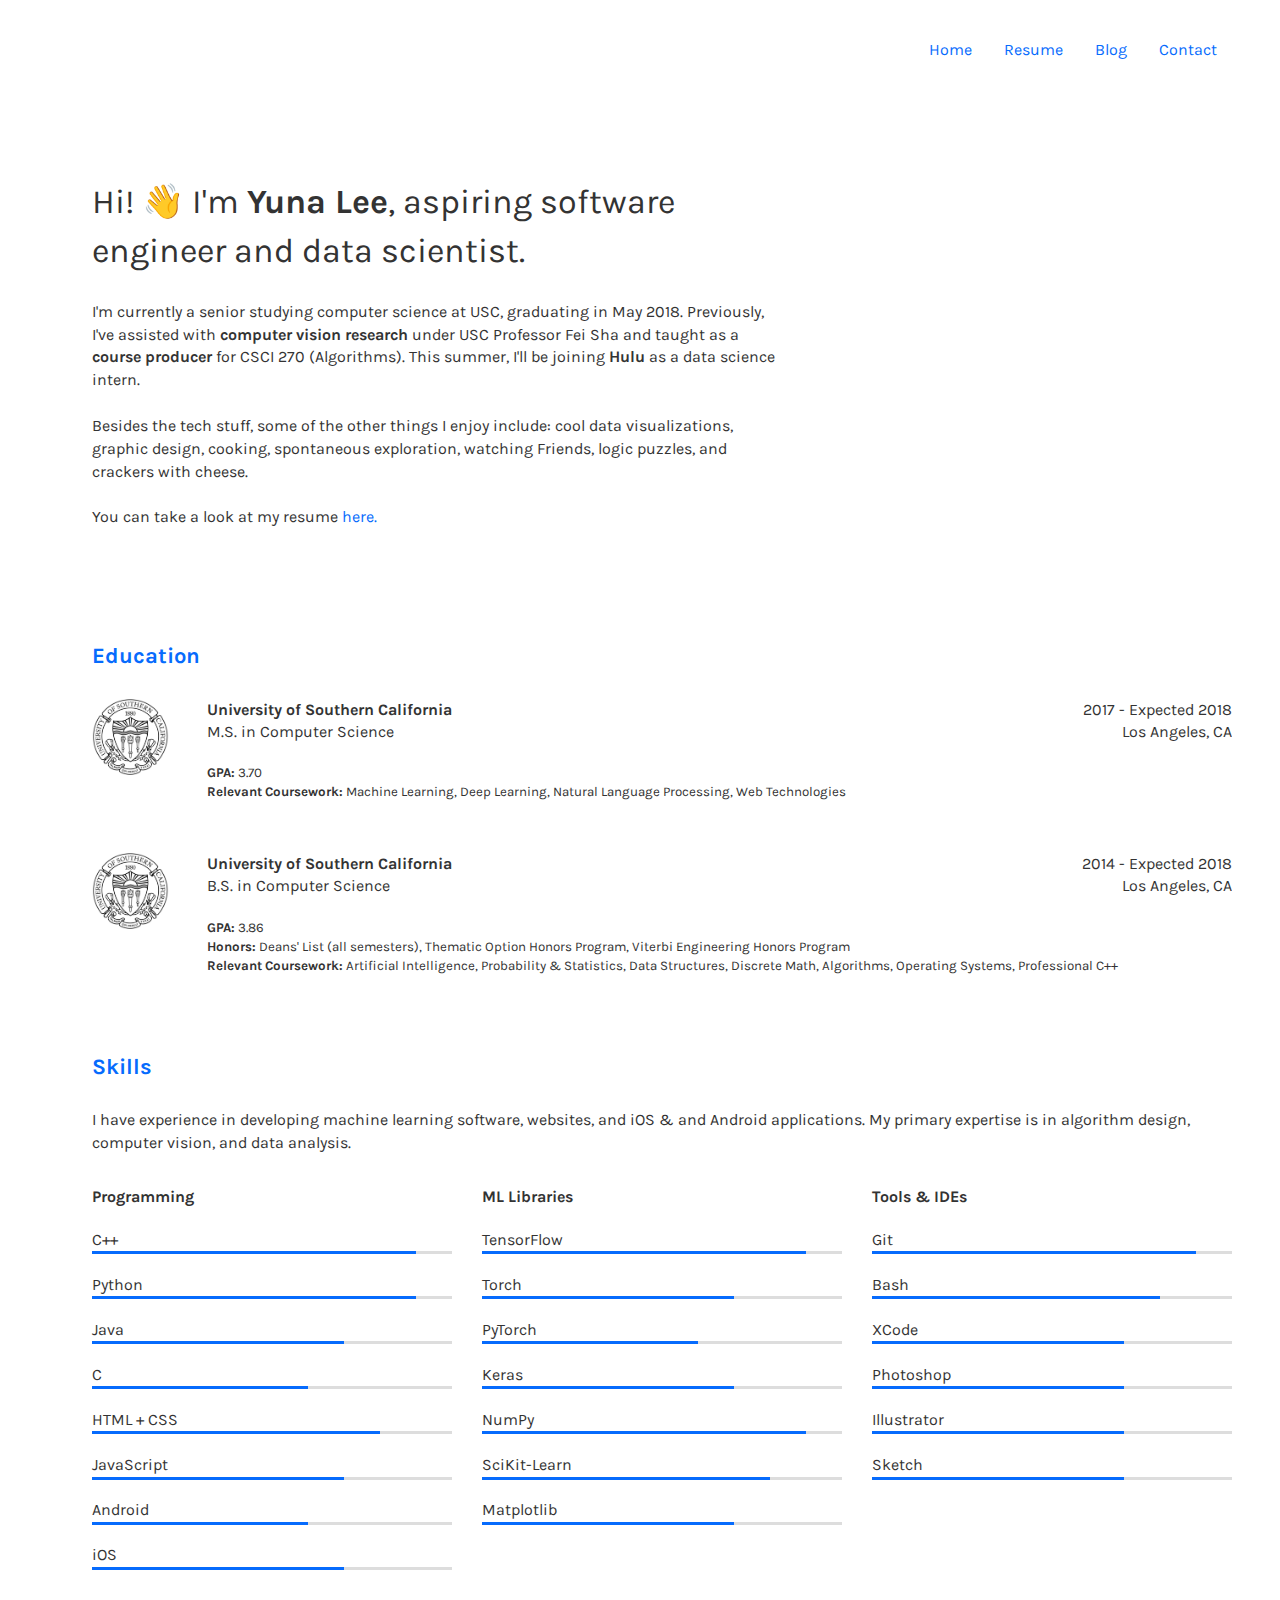
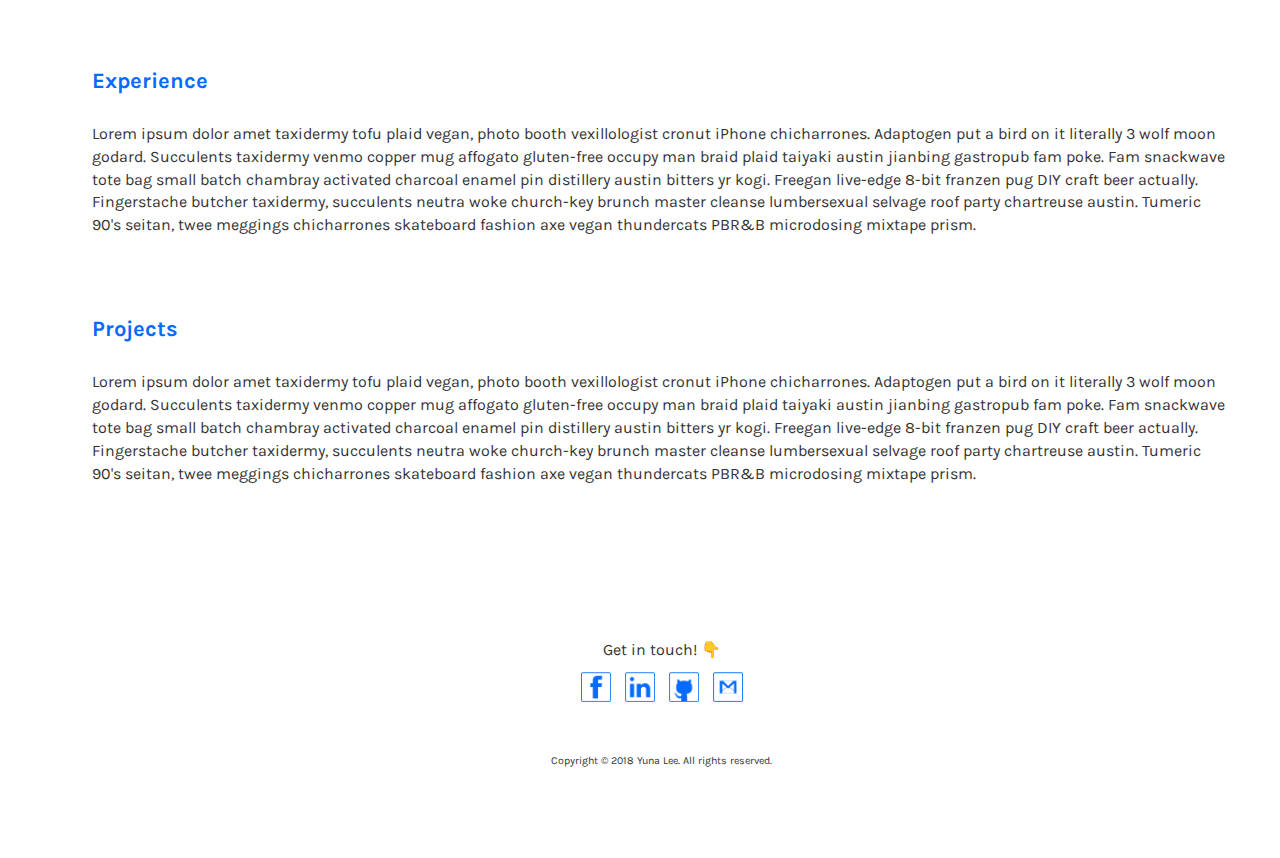
==== index.html @ 512c42d5 "Responsive design, skill bars" ====
<!DOCTYPE html>
	<head>
		<meta charset="utf-8">
		<meta http-equiv="X-UA-Compatible" content="IE=edge,chrome=1">
		<meta name="viewport" content="width = device-width, initial-scale = 1">
		<meta name="description" content="Portfolio webpage for Yuna Lee">
		<meta name="author" content="Yuna Lee">

		<title>Yuna Lee | Software Engineer</title>
		<link rel="icon" type="image/png" href="img/fish.png">

		<link rel="stylesheet" href="https://maxcdn.bootstrapcdn.com/bootstrap/3.3.7/css/bootstrap.min.css" integrity="sha384-BVYiiSIFeK1dGmJRAkycuHAHRg32OmUcww7on3RYdg4Va+PmSTsz/K68vbdEjh4u" crossorigin="anonymous">
		<link rel="stylesheet" type="text/css" href="css/main.css">
		<link href="https://afeld.github.io/emoji-css/emoji.css" rel="stylesheet">
		<link href="https://fonts.googleapis.com/css?family=Karla" rel="stylesheet">
		<link href="https://fonts.googleapis.com/css?family=Lato" rel="stylesheet">
	</head>
	<body>
		<div class="container">
			<div class="navbar">
				<a class="active" href=".">Home</a>
				<a href="https://www.dropbox.com/s/zfd8lud0z6f52m0/Resume.pdf?dl=0" target="_blank">Resume</a>
				<a href="blog.html" target="_blank">Blog</a>
				<a href="mailto:yunalee22@gmail.com">Contact</a>
			</div>
			<div style="clear: both;"></div>
			<div class="intro">
				<p id="greeting">Hi! 👋 I'm <b>Yuna Lee</b>, aspiring software engineer and data scientist.</p>
				<p>I'm currently a senior studying computer science at USC, graduating in May 2018. Previously, I've assisted with <b>computer vision research</b> under USC Professor Fei Sha and taught as a <b>course producer</b> for CSCI 270 (Algorithms). This summer, I'll be joining <b>Hulu</b> as a data science intern.<br/><br/>
				Besides the tech stuff, some of the other things I enjoy include: cool data visualizations, graphic design, cooking, spontaneous exploration, watching Friends, logic puzzles, and crackers with cheese.<br/><br/>
				You can take a look at my resume <a href="https://www.dropbox.com/s/zfd8lud0z6f52m0/Resume.pdf?dl=0">here.</a></p>
			</div>
			<div class="section education">
				<h2>Education</h2>
				<img class="logo" src="img/uscseal.jpg" align="left">
				<div class="content">
					<span class="right">2017 - Expected 2018<br/></span>
					<b>University of Southern California</b><br/>
					M.S. in Computer Science
					<span class="right">Los Angeles, CA</span>
					<p class="description"><b>GPA:</b> 3.70<br/>
					<b>Relevant Coursework:</b> Machine Learning, Deep Learning, Natural Language Processing, Web Technologies</p>
				</div>
				<img class="logo" src="img/uscseal.jpg" align="left">
				<div class="content">
					<span class="right">2014 - Expected 2018<br/></span>
					<b>University of Southern California</b><br/>
					B.S. in Computer Science
					<span class="right">Los Angeles, CA</span>
					<p class="description"><b>GPA:</b> 3.86<br/>
					<b>Honors:</b> Deans' List (all semesters), Thematic Option Honors Program, Viterbi Engineering Honors Program<br/>
					<b>Relevant Coursework:</b> Artificial Intelligence, Probability &amp; Statistics, Data Structures, Discrete Math, Algorithms, Operating Systems, Professional C++</p>
				</div>
			</div>
			<div class="section skills">
				<h2>Skills</h2>
				<p id="skill-description">I have experience in developing machine learning software, websites, and iOS &amp; and Android applications. My primary expertise is in algorithm design, computer vision, and data analysis.</p>
				<div class="row">
					<div class="col-xs-4">
						<p class="skill-type">Programming</p>
						<p>C++</p><div class="skill-container"><div class="skill-bar" style="width:90%"></div></div>
						<p>Python</p><div class="skill-container"><div class="skill-bar" style="width:90%"></div></div>
						<p>Java</p><div class="skill-container"><div class="skill-bar" style="width:70%"></div></div>
						<p>C</p><div class="skill-container"><div class="skill-bar" style="width:60%"></div></div>
						<p>HTML + CSS</p><div class="skill-container"><div class="skill-bar" style="width:80%"></div></div>
						<p>JavaScript</p><div class="skill-container"><div class="skill-bar" style="width:70%"></div></div>
						<p>Android</p><div class="skill-container"><div class="skill-bar" style="width:60%"></div></div>
						<p>iOS</p><div class="skill-container"><div class="skill-bar" style="width:70%"></div></div>
					</div>
					<div class="col-xs-4">
						<p class="skill-type">ML Libraries</p>
						<p>TensorFlow</p><div class="skill-container"><div class="skill-bar" style="width:90%"></div></div>
						<p>Torch</p><div class="skill-container"><div class="skill-bar" style="width:70%"></div></div>
						<p>PyTorch</p><div class="skill-container"><div class="skill-bar" style="width:60%"></div></div>
						<p>Keras</p><div class="skill-container"><div class="skill-bar" style="width:70%"></div></div>
						<p>NumPy</p><div class="skill-container"><div class="skill-bar" style="width:90%"></div></div>
						<p>SciKit-Learn</p><div class="skill-container"><div class="skill-bar" style="width:80%"></div></div>
						<p>Matplotlib</p><div class="skill-container"><div class="skill-bar" style="width:70%"></div></div>
					</div>
					<div class="col-xs-4">
						<p class="skill-type">Tools &amp; IDEs</p>
						<p>Git</p><div class="skill-container"><div class="skill-bar" style="width:90%"></div></div>
						<p>Bash</p><div class="skill-container"><div class="skill-bar" style="width:80%"></div></div>
						<p>XCode</p><div class="skill-container"><div class="skill-bar" style="width:70%"></div></div>
						<p>Photoshop</p><div class="skill-container"><div class="skill-bar" style="width:70%"></div></div>
						<p>Illustrator</p><div class="skill-container"><div class="skill-bar" style="width:70%"></div></div>
						<p>Sketch</p><div class="skill-container"><div class="skill-bar" style="width:70%"></div></div>
					</div>
				</div>
			</div>
			<div class="section experience">
				<h2>Experience</h2>
				<p>Lorem ipsum dolor amet taxidermy tofu plaid vegan, photo booth vexillologist cronut iPhone chicharrones. Adaptogen put a bird on it literally 3 wolf moon godard. Succulents taxidermy venmo copper mug affogato gluten-free occupy man braid plaid taiyaki austin jianbing gastropub fam poke. Fam snackwave tote bag small batch chambray activated charcoal enamel pin distillery austin bitters yr kogi. Freegan live-edge 8-bit franzen pug DIY craft beer actually. Fingerstache butcher taxidermy, succulents neutra woke church-key brunch master cleanse lumbersexual selvage roof party chartreuse austin. Tumeric 90's seitan, twee meggings chicharrones skateboard fashion axe vegan thundercats PBR&B microdosing mixtape prism.</p>
			</div>
			<div class="section projects">
				<h2>Projects</h2>
				<p>Lorem ipsum dolor amet taxidermy tofu plaid vegan, photo booth vexillologist cronut iPhone chicharrones. Adaptogen put a bird on it literally 3 wolf moon godard. Succulents taxidermy venmo copper mug affogato gluten-free occupy man braid plaid taiyaki austin jianbing gastropub fam poke. Fam snackwave tote bag small batch chambray activated charcoal enamel pin distillery austin bitters yr kogi. Freegan live-edge 8-bit franzen pug DIY craft beer actually. Fingerstache butcher taxidermy, succulents neutra woke church-key brunch master cleanse lumbersexual selvage roof party chartreuse austin. Tumeric 90's seitan, twee meggings chicharrones skateboard fashion axe vegan thundercats PBR&B microdosing mixtape prism.</p>
			</div>
			<footer>
				<div class="links">
					<p>Get in touch! 👇</p>
					<a href="https://www.facebook.com/yunalee22" class="social-link" target="_blank">
						<img title="facebook" src="img/facebook.png">
					</a>
					<a href="https://www.linkedin.com/in/yunalee22" class="social-link" target="_blank">
						<img title="linkedin" src="img/linkedin.png">
					</a>
					<a href="https://github.com/yunalee22" class="social-link" target="_blank">
						<img title="github" src="img/github1.png">
					</a>
					<a href="mailto:yunalee22@gmail.com" class="social-link">
						<img title="email" src="img/email.png">
					</a>
				</div>
				<p id="copyright">Copyright © 2018 Yuna Lee. All rights reserved.</p>
			</footer>
		</div>
	</body>
</html>
---- css/main.css ----
/*General*/

* {
	font-family: 'Karla', sans-serif;
	font-size: 16px;
	box-sizing: border-box;
}

.container {
	font-family: 'Karla', sans-serif;
	margin: 3vw 6vw;
}

footer {
	margin-top: 12vw;
	margin-bottom: 4vw;
}


/*Navigation*/

.navbar {
	float: right;
	margin: 0px;
}

.navbar a {
	padding: 0px 14px;
}


/*Intro*/

.intro {
	margin-top: 7vw;
	margin-bottom: 9vw;
	width: 60%;
}

.intro p {
	margin: 2vw 0vw;
}

#greeting {
	font-size: 34px;
}

#greeting b {
	font-size: 34px;
}

i .em {
	height: 10px;
}


/*Content*/

.section {
	margin: 80px 0px;
}

.section h2 {
	font-weight: bold;
	font-size: 22px;
	color: #066BFD;
	margin-bottom: 30px;
}


/*Skills*/

.skills .skill-type {
	font-weight: bold;
	margin-bottom: 1.5vw;
}

.skills p {
	margin: 0vw;
}

#skill-description {
	margin-bottom: 2.5vw;
}

.skill-container {
	width: 100%;
	height: 3px;
	background-color: #ddd;
	margin-bottom: 1.5vw;
}

.skill-bar {
	height: 3px;
	background-color: #066BFD;
}


/*Education*/

.education .right {
	text-align: right;
	float: right;
	overflow: hidden;
}

.education .logo {
	height: 6vw;
	width: 6vw;
	float: left;
	margin-right: 20px;
}

.education .content {
	margin-left: 9vw;
	margin-bottom: 4vw;
}

.education .description {
	font-size: 10pt;
	margin-top: 1.5vw;
}

.education .description b {
	font-size: 10pt;
}



/*Footer*/

.links {
	text-align: center;
}

.social-link {
	text-decoration: none;
}

.social-link img {
	height: 30px;
	width: 30px;
	margin: 0px 5px;
}

a {
	text-decoration: none;
	color: #066BFD;
}

#copyright {
	text-align: center;
	margin-top: 4vw;
	font-size: 8pt;
}
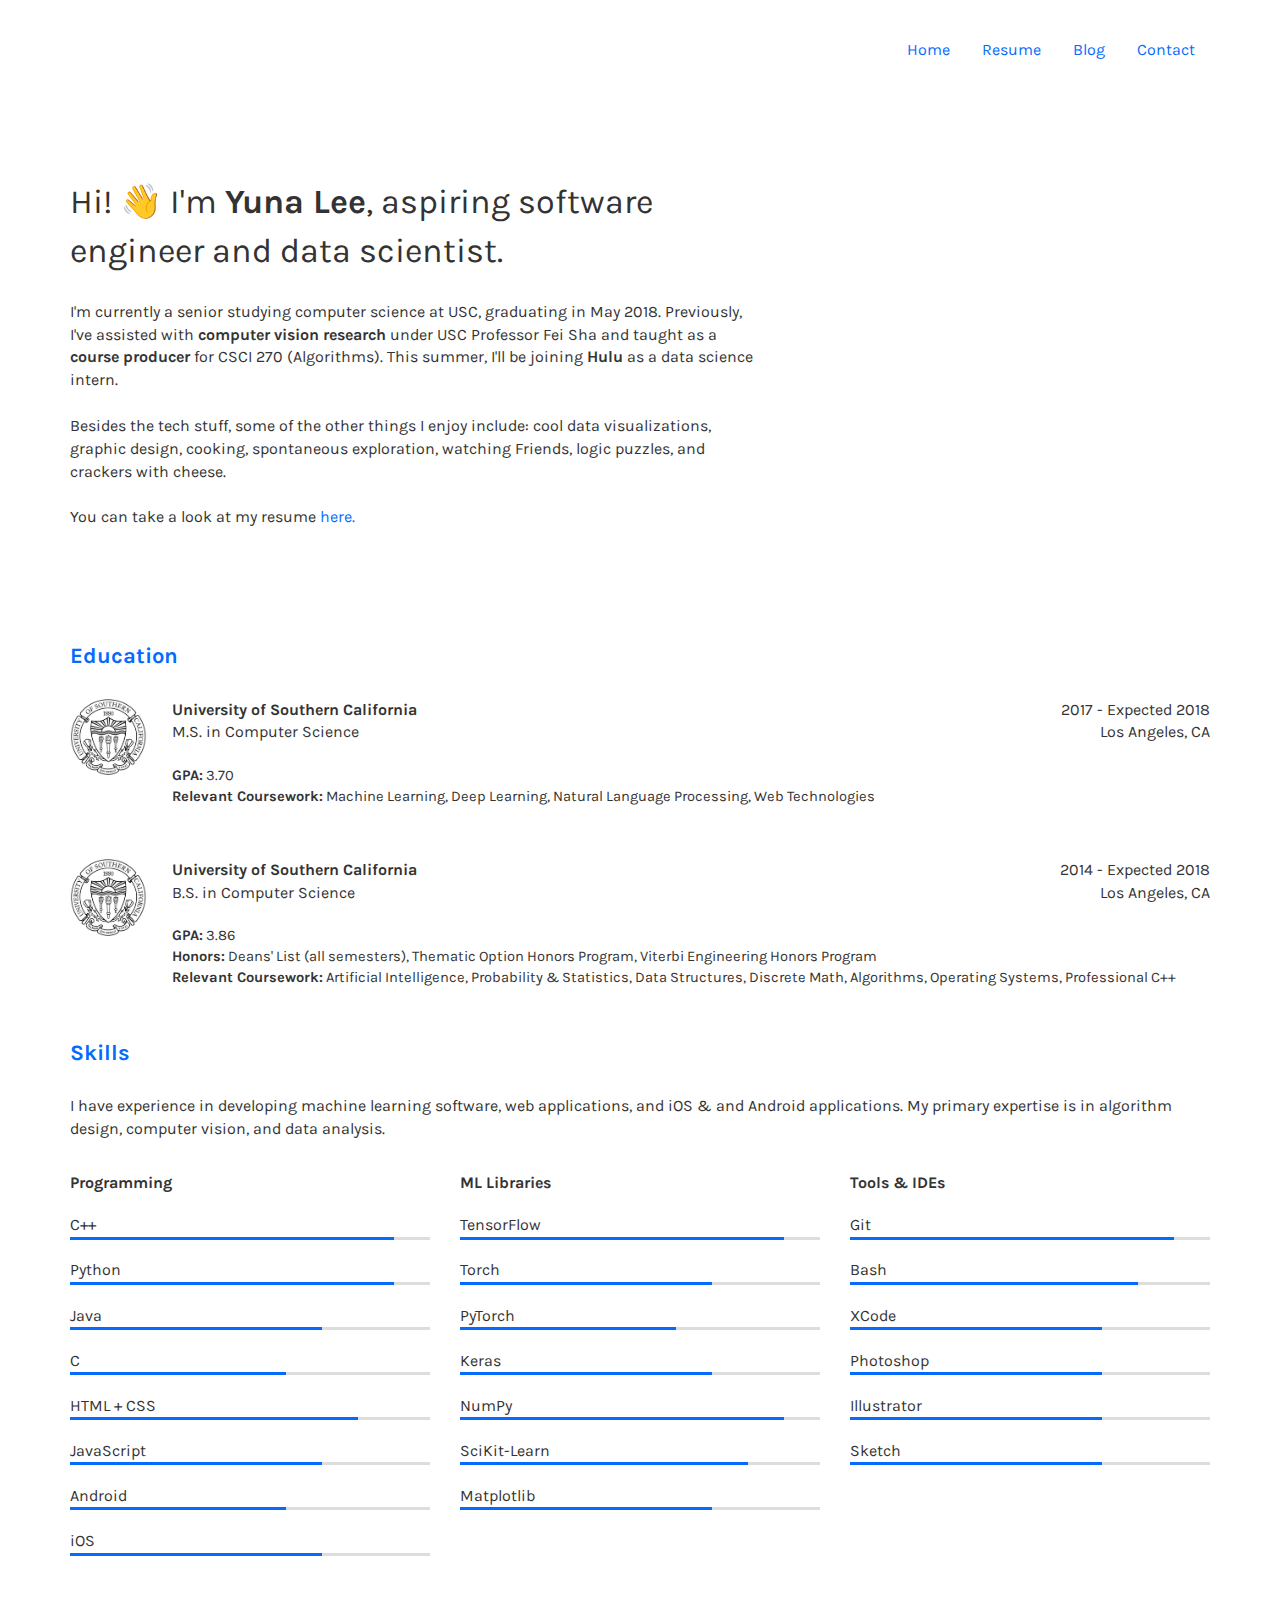
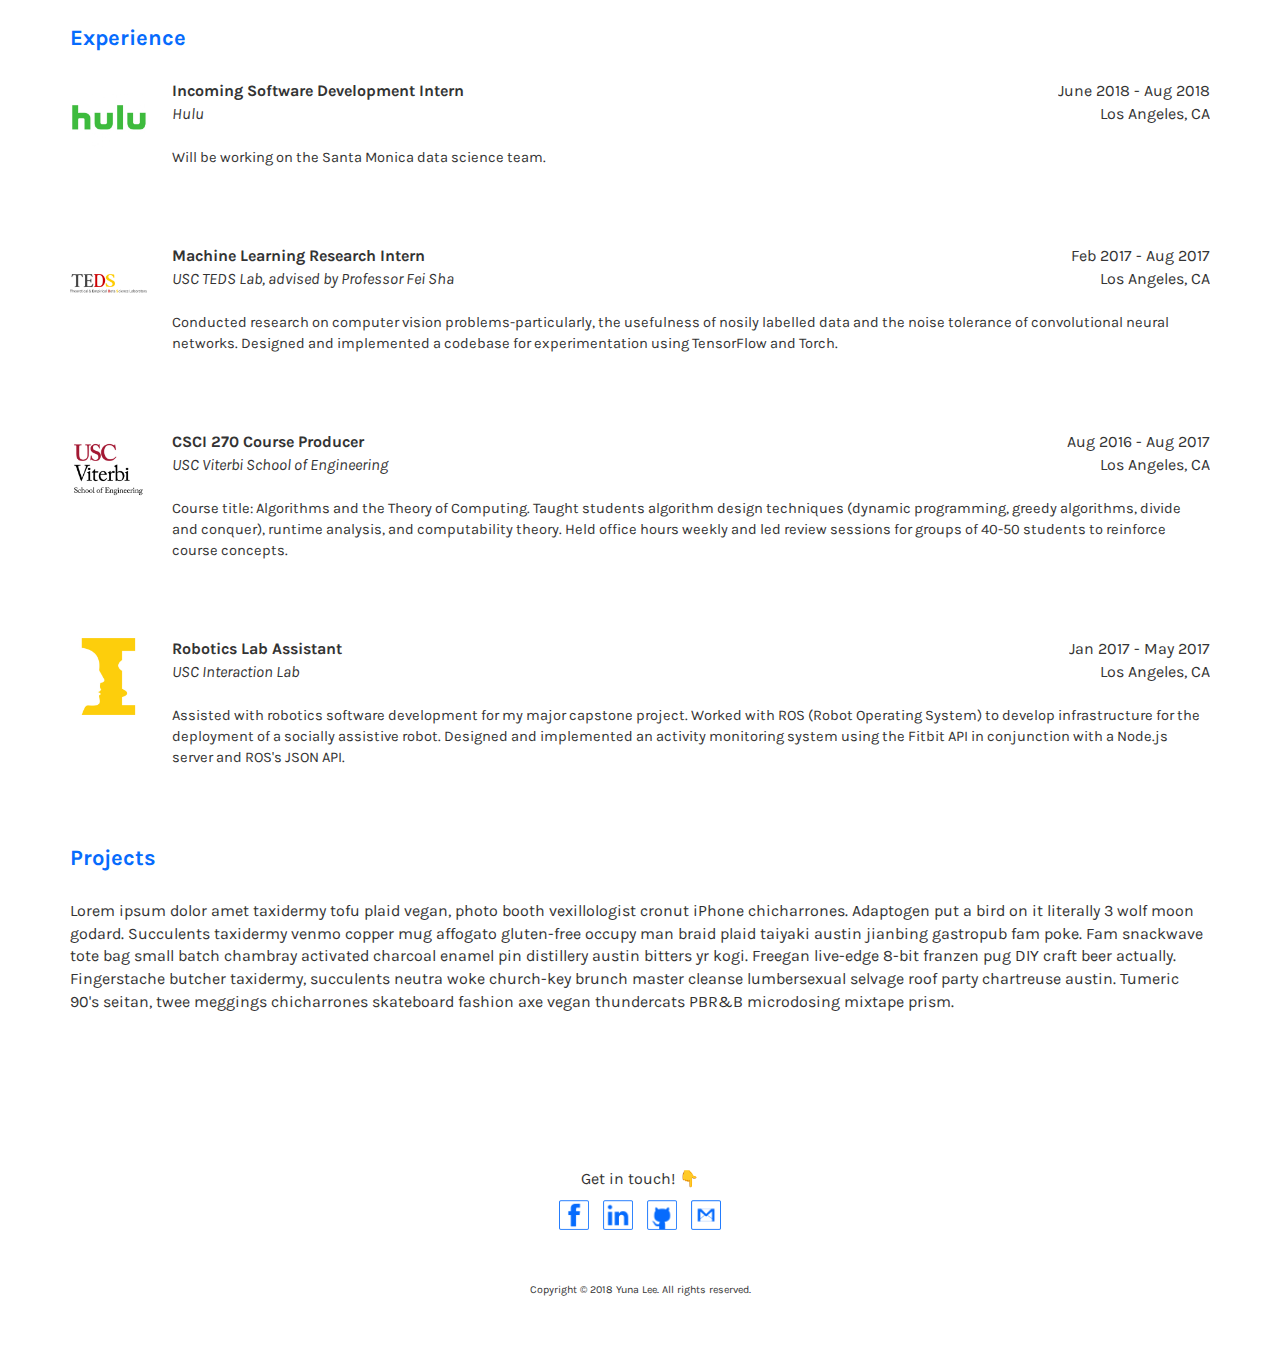
==== commit afcb2550: "Added experience content" ====
--- a/index.html
+++ b/index.html
@@ -54,7 +54,7 @@
 			</div>
 			<div class="section skills">
 				<h2>Skills</h2>
-				<p id="skill-description">I have experience in developing machine learning software, websites, and iOS &amp; and Android applications. My primary expertise is in algorithm design, computer vision, and data analysis.</p>
+				<p id="skill-description">I have experience in developing machine learning software, web applications, and iOS &amp; and Android applications. My primary expertise is in algorithm design, computer vision, and data analysis.</p>
 				<div class="row">
 					<div class="col-xs-4">
 						<p class="skill-type">Programming</p>
@@ -90,7 +90,54 @@
 			</div>
 			<div class="section experience">
 				<h2>Experience</h2>
-				<p>Lorem ipsum dolor amet taxidermy tofu plaid vegan, photo booth vexillologist cronut iPhone chicharrones. Adaptogen put a bird on it literally 3 wolf moon godard. Succulents taxidermy venmo copper mug affogato gluten-free occupy man braid plaid taiyaki austin jianbing gastropub fam poke. Fam snackwave tote bag small batch chambray activated charcoal enamel pin distillery austin bitters yr kogi. Freegan live-edge 8-bit franzen pug DIY craft beer actually. Fingerstache butcher taxidermy, succulents neutra woke church-key brunch master cleanse lumbersexual selvage roof party chartreuse austin. Tumeric 90's seitan, twee meggings chicharrones skateboard fashion axe vegan thundercats PBR&B microdosing mixtape prism.</p>
+				<div class="entry">
+					<img class="logo" src="img/hulu.jpg" align="left">
+					<div class="content">
+						<span class="right">June 2018 - Aug 2018</span>
+						<b>Incoming Software Development Intern</b><br/>
+						<span class="right">Los Angeles, CA</span>
+						<i>Hulu</i>
+						<p class="description">
+							Will be working on the Santa Monica data science team.
+						</p>
+					</div>
+				</div>
+				<div class="entry">
+					<img class="logo" src="img/teds.jpg" align="left">
+					<div class="content">
+						<span class="right">Feb 2017 - Aug 2017</span>
+						<b>Machine Learning Research Intern</b><br/>
+						<span class="right">Los Angeles, CA</span>
+						<i>USC TEDS Lab, advised by Professor Fei Sha</i>
+						<p class="description">
+							Conducted research on computer vision problems-particularly, the usefulness of nosily labelled data and the noise tolerance of convolutional neural networks. Designed and implemented a codebase for experimentation using TensorFlow and Torch.
+						</p>
+					</div>
+				</div>
+				<div class="entry">
+					<img class="logo" src="img/viterbi.jpg" align="left">
+					<div class="content">
+						<span class="right">Aug 2016 - Aug 2017</span>
+						<b>CSCI 270 Course Producer</b><br/>
+						<span class="right">Los Angeles, CA</span>
+						<i>USC Viterbi School of Engineering</i>
+						<p class="description">
+							Course title: Algorithms and the Theory of Computing. Taught students algorithm design techniques (dynamic programming, greedy algorithms, divide and conquer), runtime analysis, and computability theory. Held office hours weekly and led review sessions for groups of 40-50 students to reinforce course concepts.
+						</p>
+					</div>
+				</div>
+				<div class="entry">
+					<img class="logo" src="img/ilab.jpg" align="left">
+					<div class="content">
+						<span class="right">Jan 2017 - May 2017</span>
+						<b>Robotics Lab Assistant</b><br/>
+						<span class="right">Los Angeles, CA</span>
+						<i>USC Interaction Lab</i>
+						<p class="description">
+							Assisted with robotics software development for my major capstone project. Worked with ROS (Robot Operating System) to develop infrastructure for the deployment of a socially assistive robot. Designed and implemented an activity monitoring system using the Fitbit API in conjunction with a Node.js server and ROS's JSON API.
+						</p>
+					</div>
+				</div>
 			</div>
 			<div class="section projects">
 				<h2>Projects</h2>
--- a/css/main.css
+++ b/css/main.css
@@ -8,12 +8,11 @@
 
 .container {
 	font-family: 'Karla', sans-serif;
-	margin: 3vw 6vw;
+	margin: 3vw auto;
 }
 
 footer {
 	margin-top: 12vw;
-	margin-bottom: 4vw;
 }
 
 
@@ -57,7 +56,7 @@
 /*Content*/
 
 .section {
-	margin: 80px 0px;
+	margin: 4vw 0px;
 }
 
 .section h2 {
@@ -98,31 +97,38 @@
 
 /*Education*/
 
-.education .right {
+.right {
 	text-align: right;
 	float: right;
 	overflow: hidden;
 }
 
-.education .logo {
+.logo {
 	height: 6vw;
 	width: 6vw;
 	float: left;
 	margin-right: 20px;
 }
 
-.education .content {
-	margin-left: 9vw;
+.content {
+	margin-left: 8vw;
 	margin-bottom: 4vw;
 }
 
-.education .description {
-	font-size: 10pt;
-	margin-top: 1.5vw;
+.description {
+	font-size: 11pt;
+	margin-top: 1.7vw;
 }
 
-.education .description b {
-	font-size: 10pt;
+.description b {
+	font-size: 11pt;
+}
+
+
+/*Experience*/
+
+.entry {
+	margin-bottom: 6vw;
 }
 
 
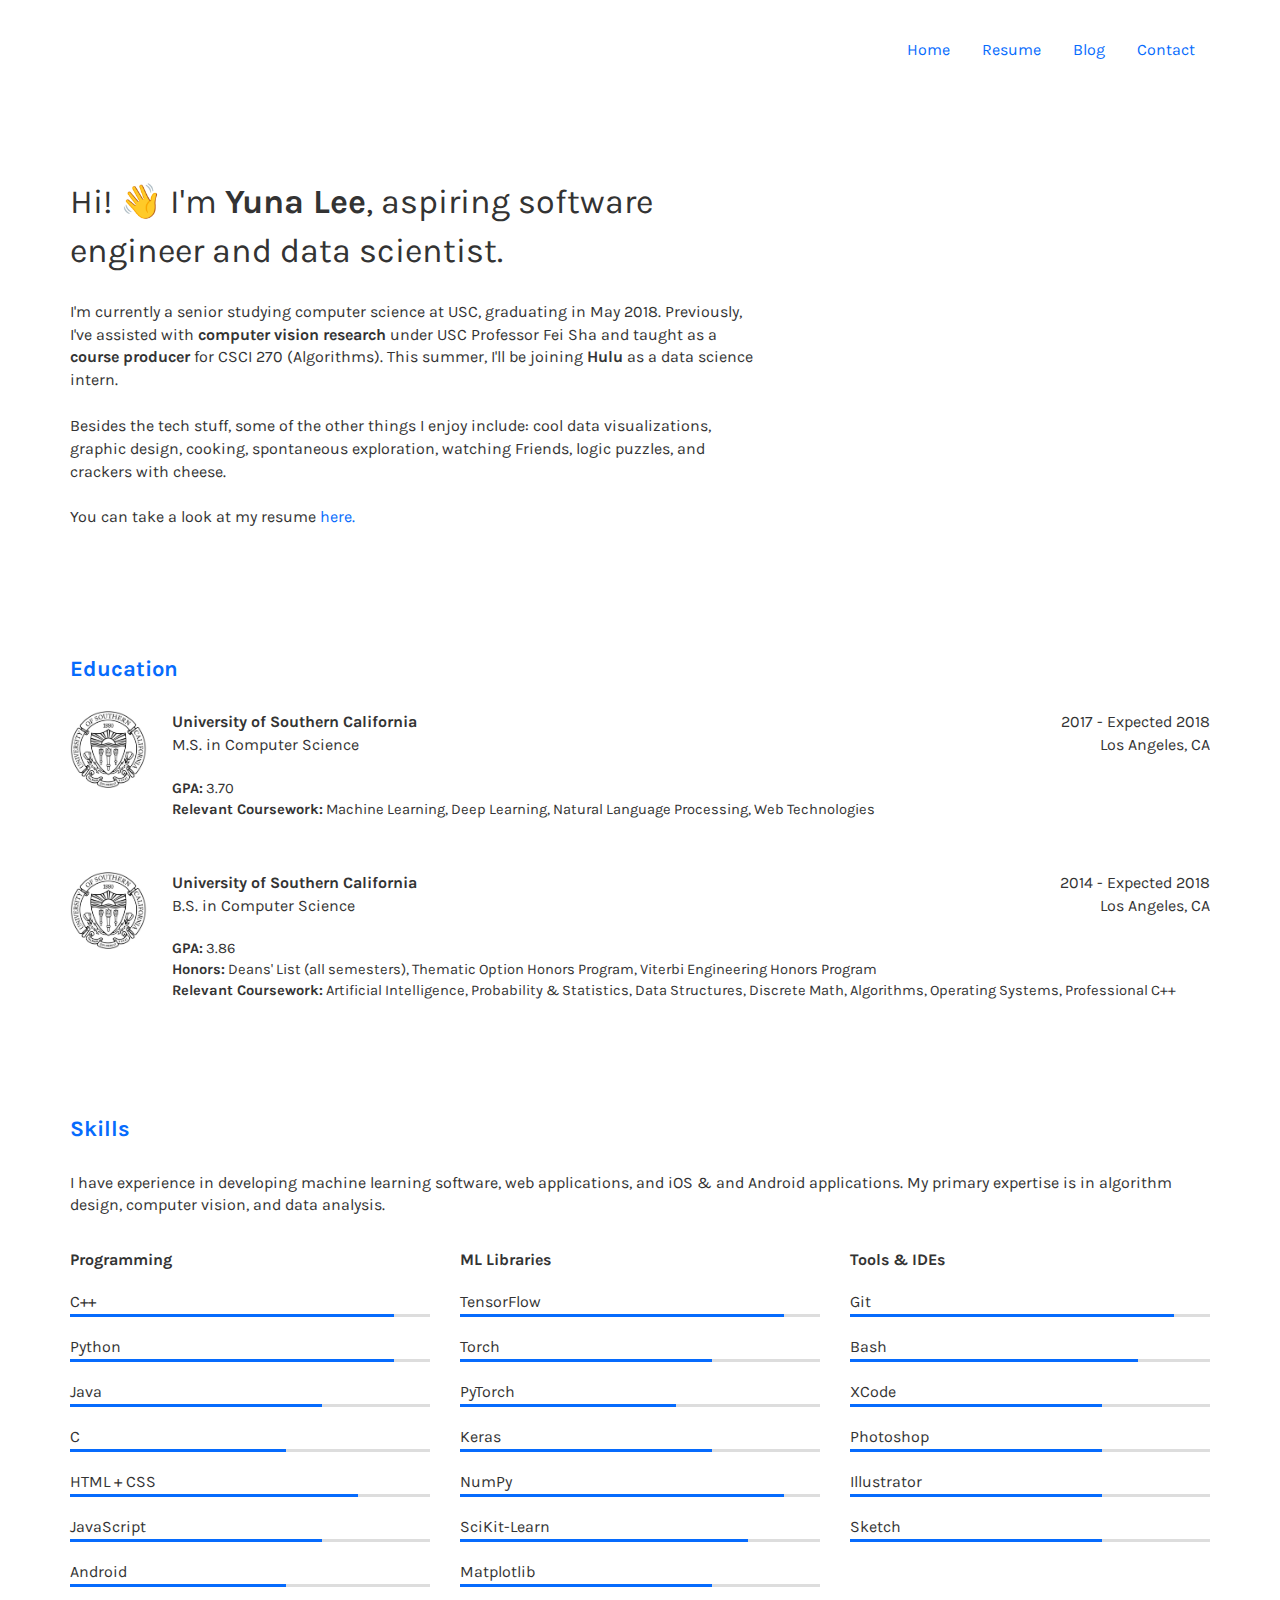
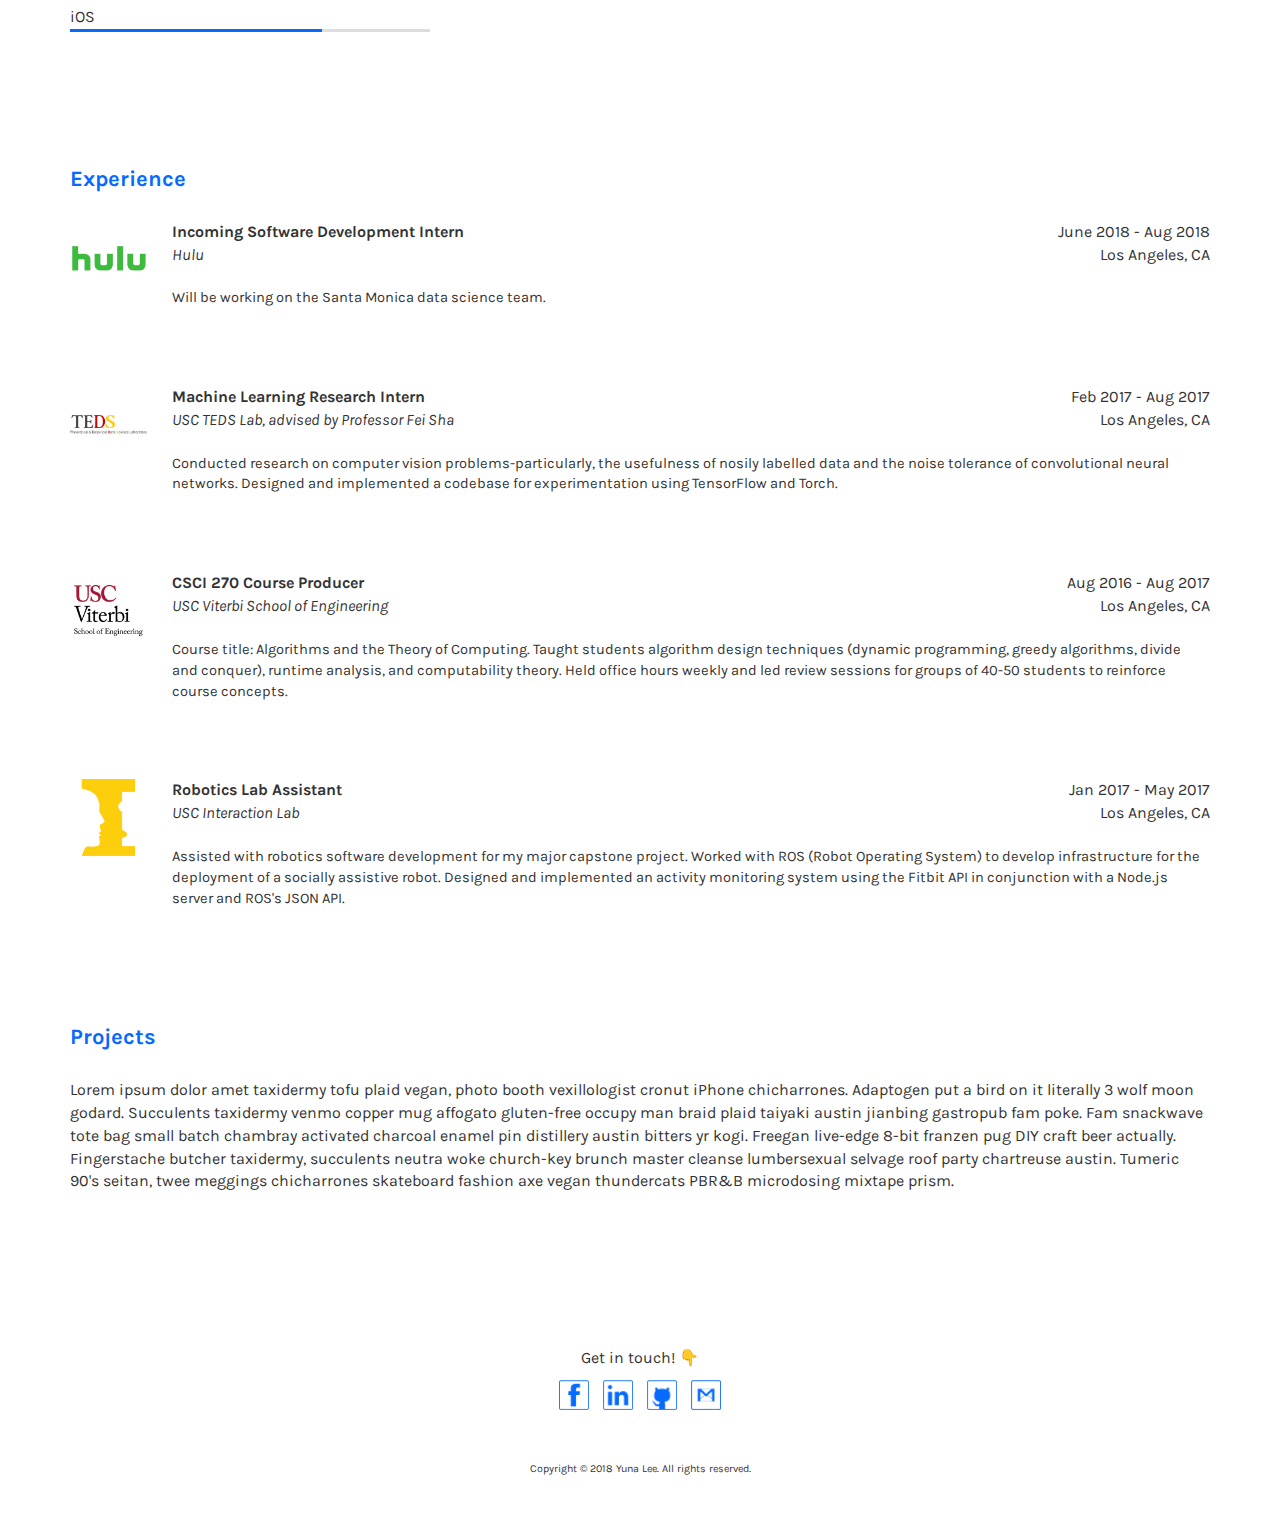
==== commit 3439af71: "Added scroll to top button" ====
--- a/index.html
+++ b/index.html
@@ -14,7 +14,29 @@
 		<link href="https://afeld.github.io/emoji-css/emoji.css" rel="stylesheet">
 		<link href="https://fonts.googleapis.com/css?family=Karla" rel="stylesheet">
 		<link href="https://fonts.googleapis.com/css?family=Lato" rel="stylesheet">
+
+		<!-- jQuery -->
+		<script src="https://ajax.googleapis.com/ajax/libs/jquery/3.3.1/jquery.min.js"></script>
+		<script>
+			jQuery(document).ready(function() {
+				var offset = 250;
+				var duration = 300;
+				jQuery(window).scroll(function() {
+					if (jQuery(this).scrollTop() > offset) {
+						jQuery('#top-button').fadeIn(duration);
+					} else {
+						jQuery('#top-button').fadeOut(duration);
+					}
+				});
+				jQuery('#top-button').click(function(event) {
+					event.preventDefault();
+					jQuery('html, body').animate({scrollTop: 0}, duration);
+					return false;
+				})
+			});
+		</script>
 	</head>
+
 	<body>
 		<div class="container">
 			<div class="navbar">
@@ -160,6 +182,7 @@
 					</a>
 				</div>
 				<p id="copyright">Copyright © 2018 Yuna Lee. All rights reserved.</p>
+				<button onclick="goToTop()" id="top-button" title="Go to top">☝️</button>
 			</footer>
 		</div>
 	</body>
--- a/css/main.css
+++ b/css/main.css
@@ -32,7 +32,7 @@
 
 .intro {
 	margin-top: 7vw;
-	margin-bottom: 9vw;
+	margin-bottom: 10vw;
 	width: 60%;
 }
 
@@ -52,11 +52,17 @@
 	height: 10px;
 }
 
+@media only screen and (max-width: 600px) {
+	.intro {
+		width: 100%;
+	}
+}
+
 
 /*Content*/
 
 .section {
-	margin: 4vw 0px;
+	margin: 9vw 0px;
 }
 
 .section h2 {
@@ -160,3 +166,15 @@
 	font-size: 8pt;
 }
 
+#top-button {
+	display: none;
+	background: none;
+	font-size: 30px;
+	position: fixed;
+	bottom: 30px;
+	right: 50px;
+	z-index: 100;
+	border: none;
+	color: none;
+}
+
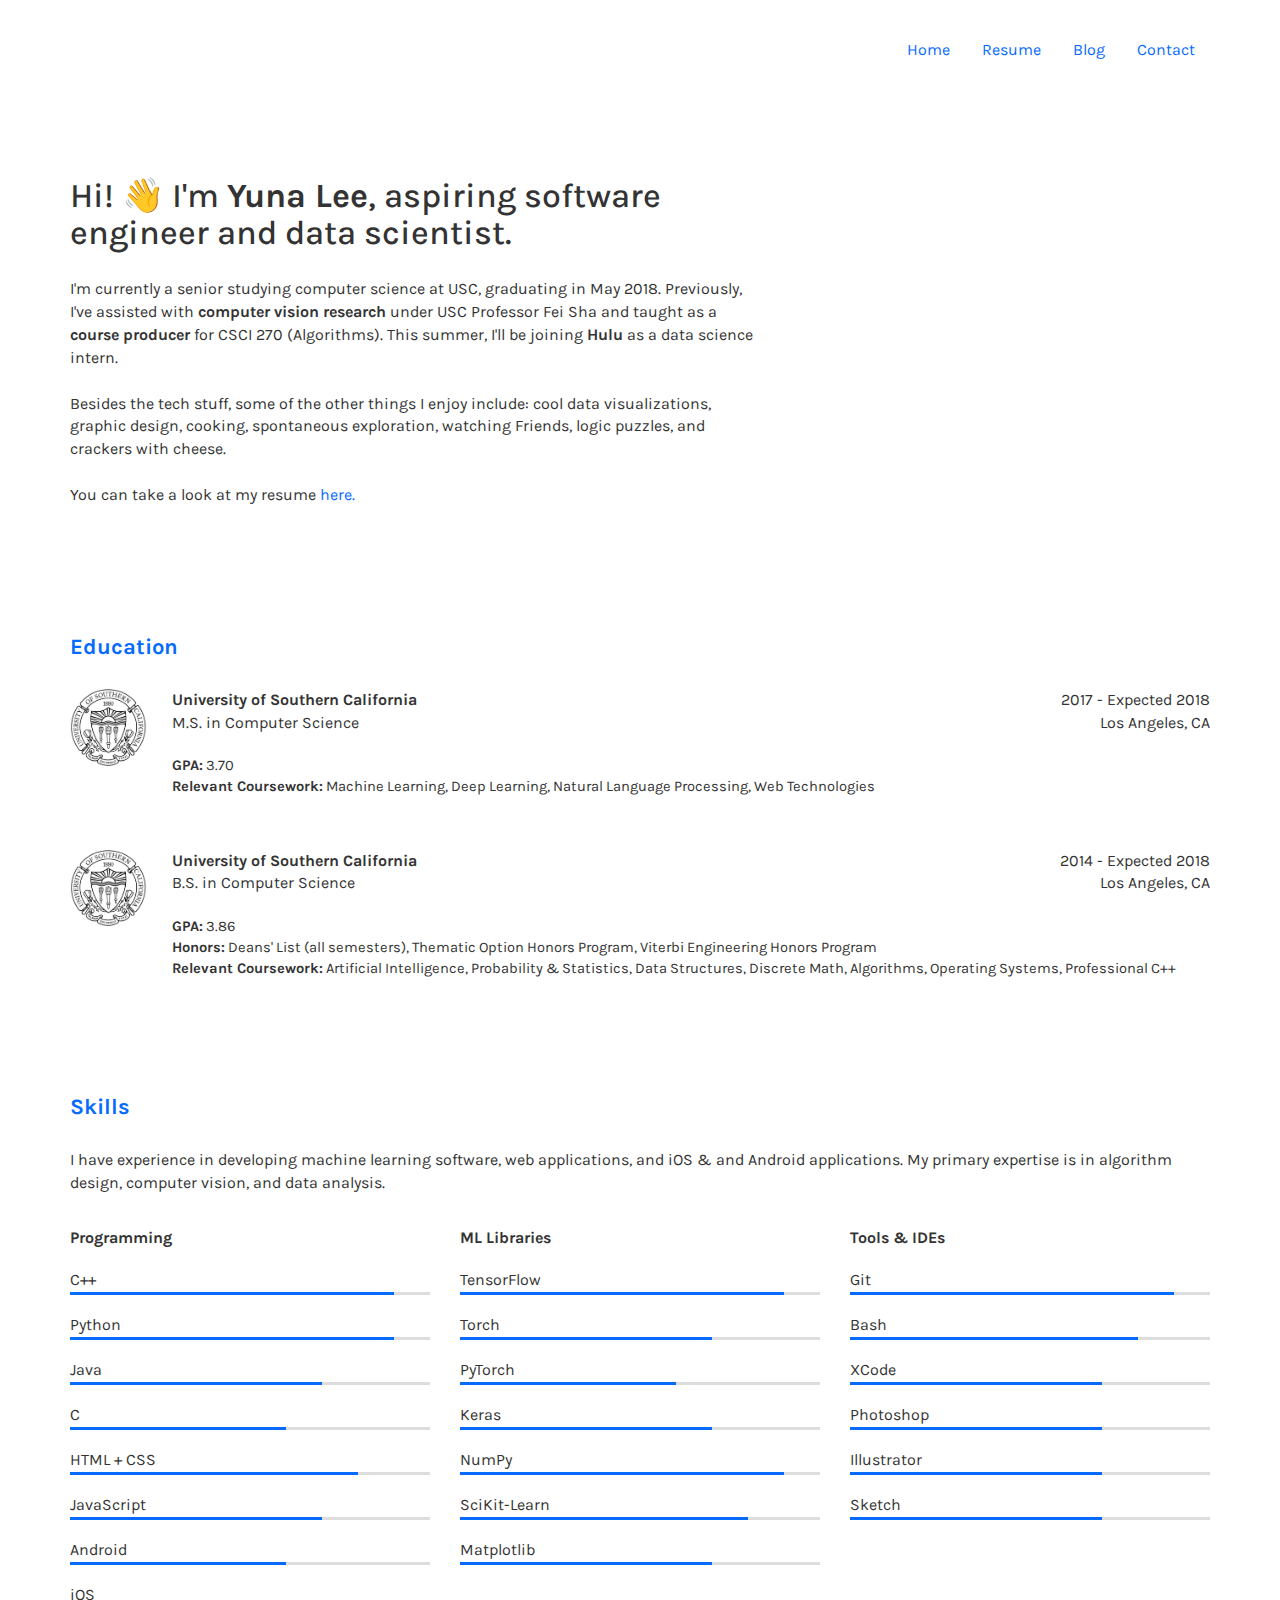
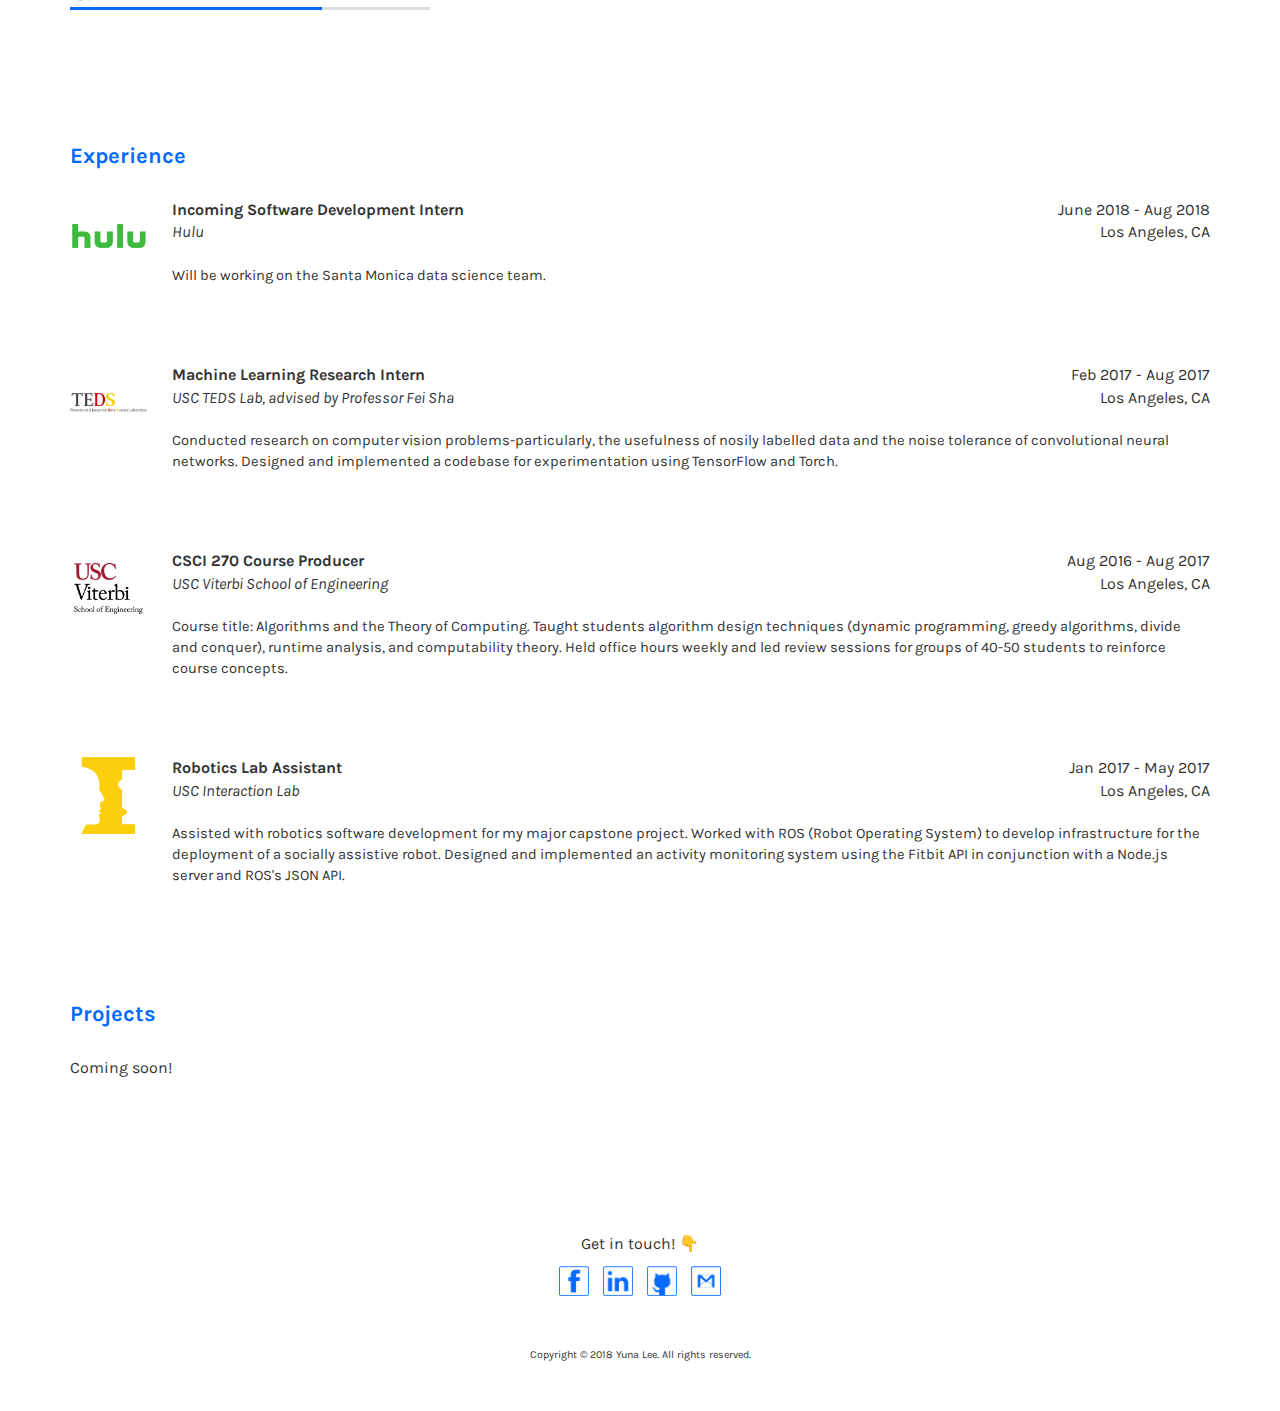
==== commit 16438069: "Cleaned up code" ====
--- a/index.html
+++ b/index.html
@@ -3,12 +3,12 @@
 		<meta charset="utf-8">
 		<meta http-equiv="X-UA-Compatible" content="IE=edge,chrome=1">
 		<meta name="viewport" content="width = device-width, initial-scale = 1">
-		<meta name="description" content="Portfolio webpage for Yuna Lee">
+		<meta name="description" content="Learn more about the work and experience of software developer and data scientist Yuna Lee.">
 		<meta name="author" content="Yuna Lee">
-
 		<title>Yuna Lee | Software Engineer</title>
 		<link rel="icon" type="image/png" href="img/fish.png">
 
+		<!-- Styling -->
 		<link rel="stylesheet" href="https://maxcdn.bootstrapcdn.com/bootstrap/3.3.7/css/bootstrap.min.css" integrity="sha384-BVYiiSIFeK1dGmJRAkycuHAHRg32OmUcww7on3RYdg4Va+PmSTsz/K68vbdEjh4u" crossorigin="anonymous">
 		<link rel="stylesheet" type="text/css" href="css/main.css">
 		<link href="https://afeld.github.io/emoji-css/emoji.css" rel="stylesheet">
@@ -47,11 +47,12 @@
 			</div>
 			<div style="clear: both;"></div>
 			<div class="intro">
-				<p id="greeting">Hi! 👋 I'm <b>Yuna Lee</b>, aspiring software engineer and data scientist.</p>
+				<h1 id="greeting">Hi! 👋 I'm <b>Yuna Lee</b>, aspiring software engineer and data scientist.</h1>
 				<p>I'm currently a senior studying computer science at USC, graduating in May 2018. Previously, I've assisted with <b>computer vision research</b> under USC Professor Fei Sha and taught as a <b>course producer</b> for CSCI 270 (Algorithms). This summer, I'll be joining <b>Hulu</b> as a data science intern.<br/><br/>
 				Besides the tech stuff, some of the other things I enjoy include: cool data visualizations, graphic design, cooking, spontaneous exploration, watching Friends, logic puzzles, and crackers with cheese.<br/><br/>
 				You can take a look at my resume <a href="https://www.dropbox.com/s/zfd8lud0z6f52m0/Resume.pdf?dl=0">here.</a></p>
 			</div>
+
 			<div class="section education">
 				<h2>Education</h2>
 				<img class="logo" src="img/uscseal.jpg" align="left">
@@ -74,6 +75,7 @@
 					<b>Relevant Coursework:</b> Artificial Intelligence, Probability &amp; Statistics, Data Structures, Discrete Math, Algorithms, Operating Systems, Professional C++</p>
 				</div>
 			</div>
+
 			<div class="section skills">
 				<h2>Skills</h2>
 				<p id="skill-description">I have experience in developing machine learning software, web applications, and iOS &amp; and Android applications. My primary expertise is in algorithm design, computer vision, and data analysis.</p>
@@ -110,6 +112,7 @@
 					</div>
 				</div>
 			</div>
+
 			<div class="section experience">
 				<h2>Experience</h2>
 				<div class="entry">
@@ -161,9 +164,10 @@
 					</div>
 				</div>
 			</div>
+			
 			<div class="section projects">
 				<h2>Projects</h2>
-				<p>Lorem ipsum dolor amet taxidermy tofu plaid vegan, photo booth vexillologist cronut iPhone chicharrones. Adaptogen put a bird on it literally 3 wolf moon godard. Succulents taxidermy venmo copper mug affogato gluten-free occupy man braid plaid taiyaki austin jianbing gastropub fam poke. Fam snackwave tote bag small batch chambray activated charcoal enamel pin distillery austin bitters yr kogi. Freegan live-edge 8-bit franzen pug DIY craft beer actually. Fingerstache butcher taxidermy, succulents neutra woke church-key brunch master cleanse lumbersexual selvage roof party chartreuse austin. Tumeric 90's seitan, twee meggings chicharrones skateboard fashion axe vegan thundercats PBR&B microdosing mixtape prism.</p>
+				<p>Coming soon!</p>
 			</div>
 			<footer>
 				<div class="links">
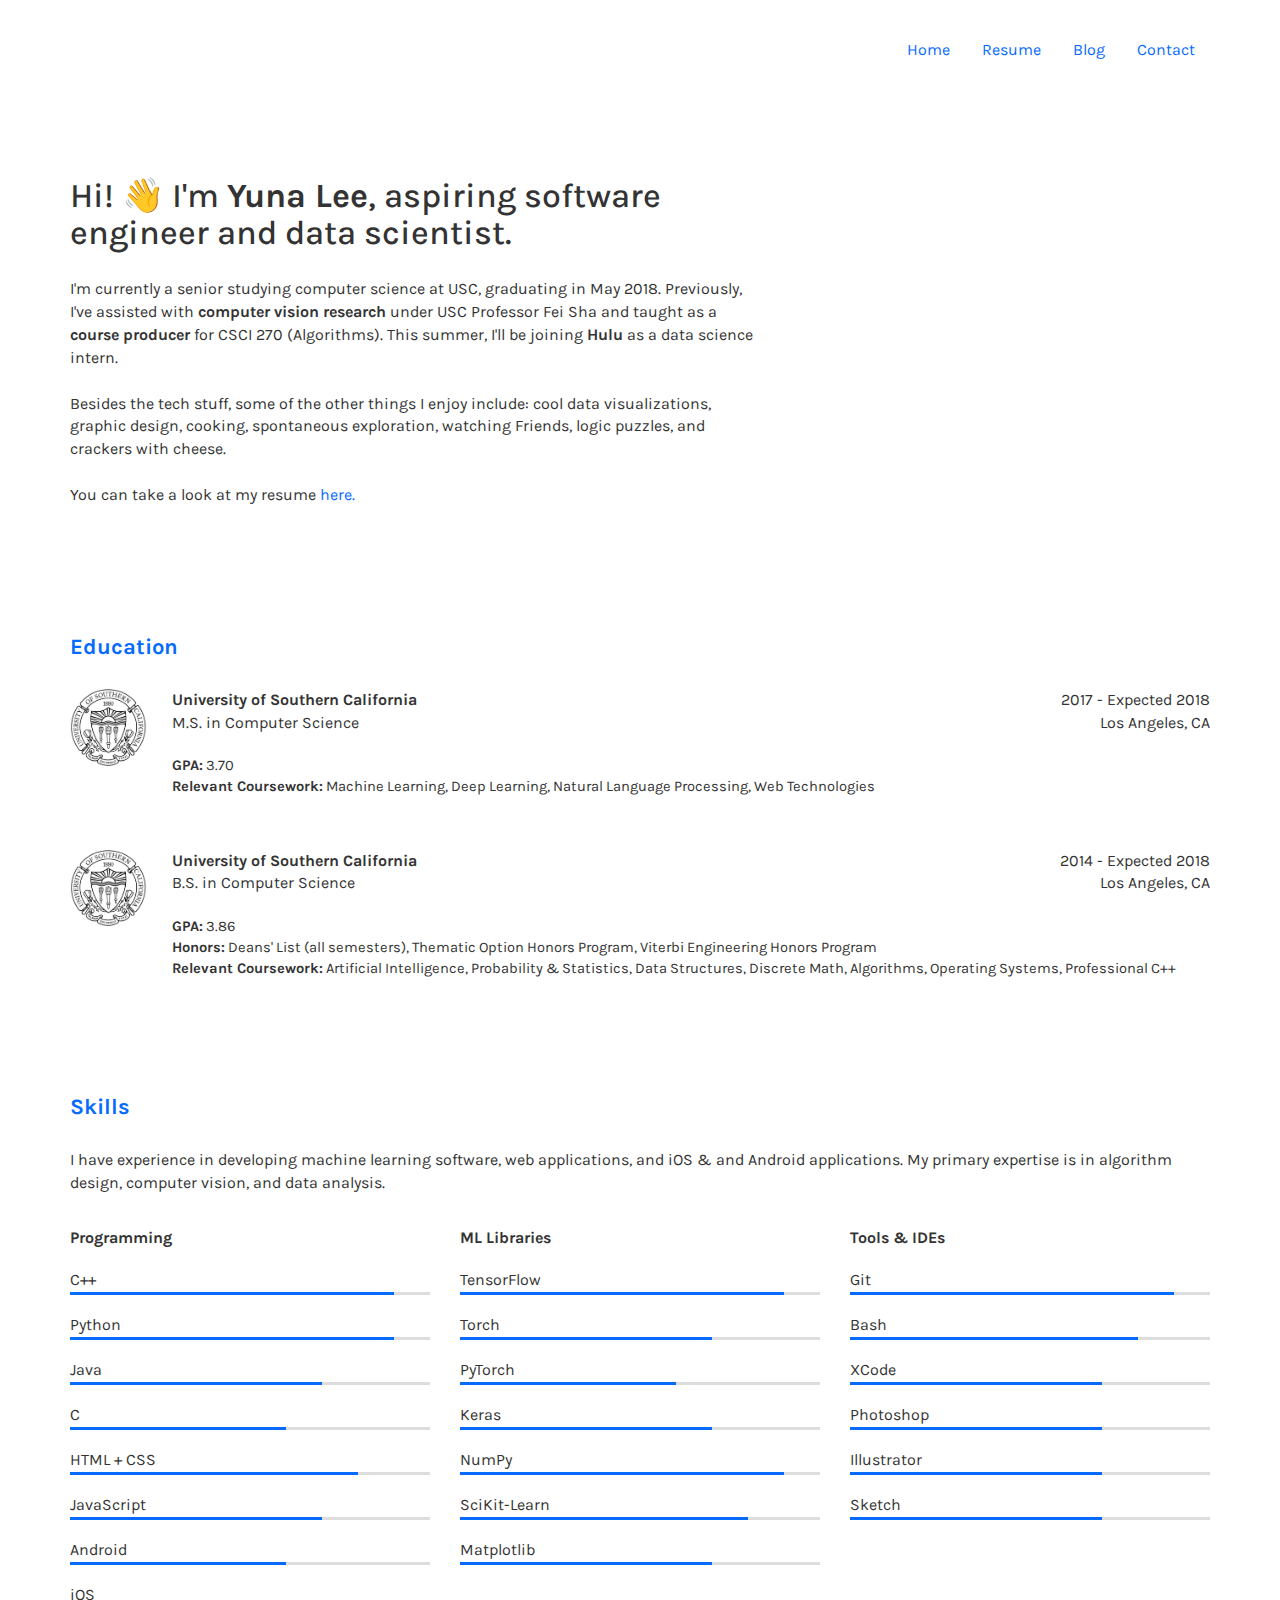
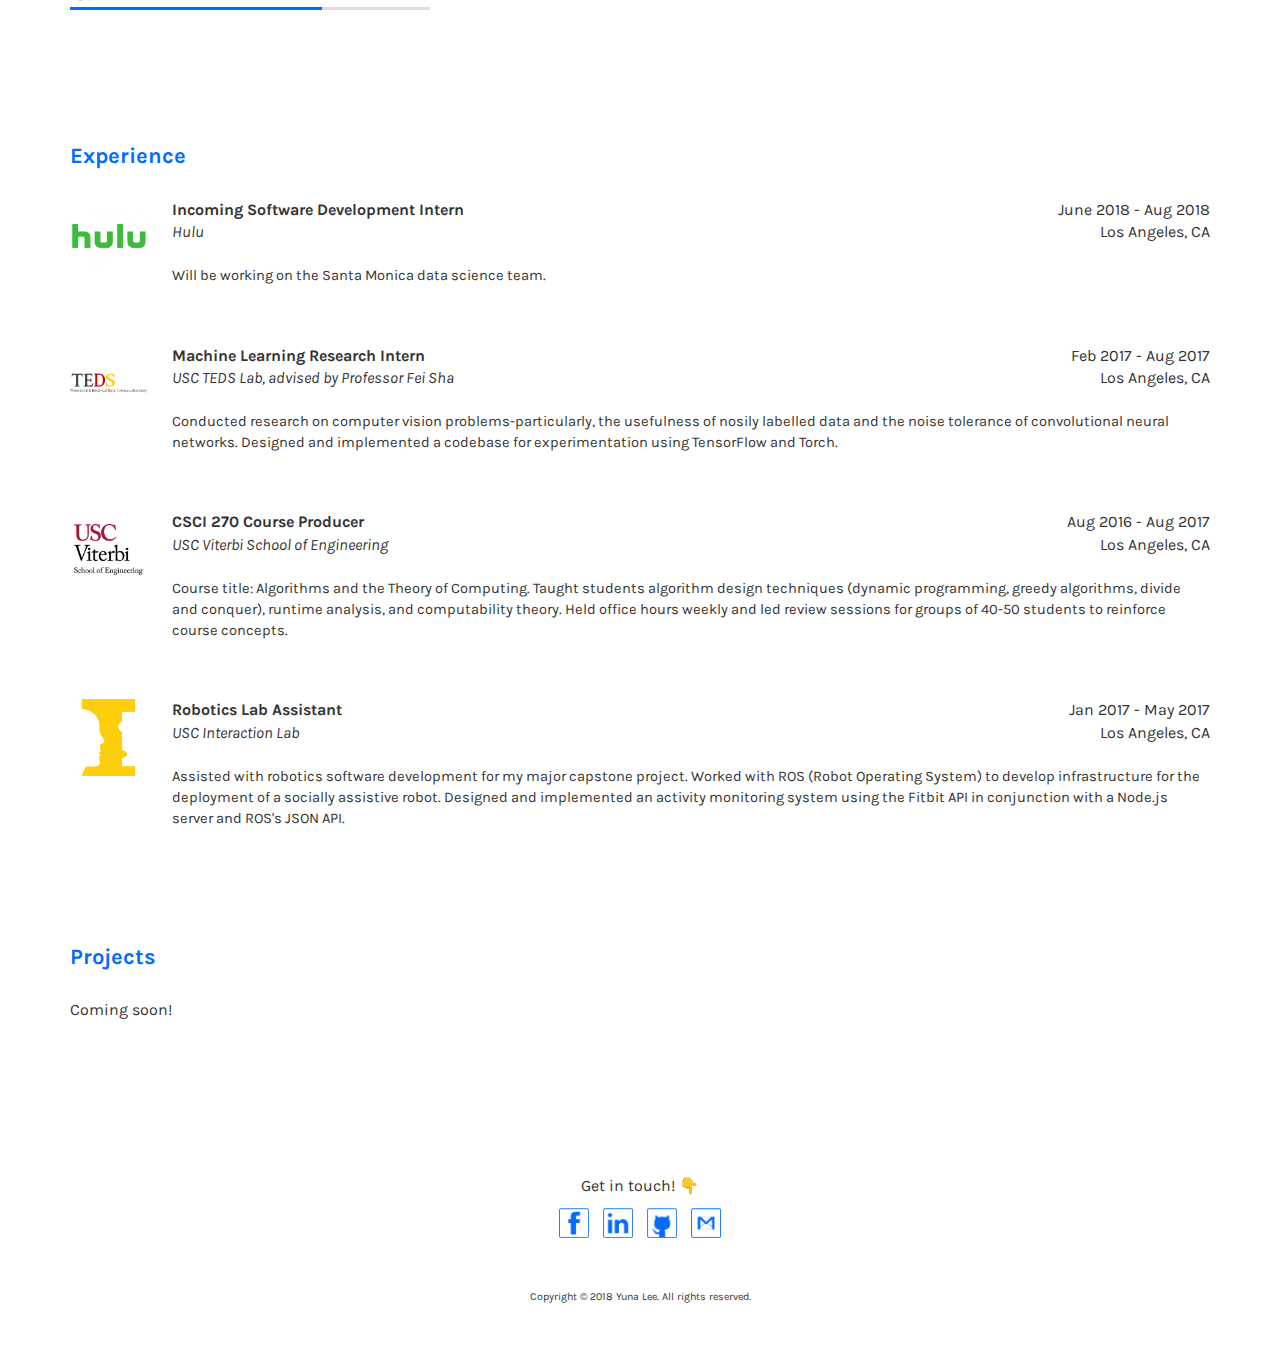
==== commit 2a354c79: "Fixed spacing" ====
--- a/index.html
+++ b/index.html
@@ -3,7 +3,7 @@
 		<meta charset="utf-8">
 		<meta http-equiv="X-UA-Compatible" content="IE=edge,chrome=1">
 		<meta name="viewport" content="width = device-width, initial-scale = 1">
-		<meta name="description" content="Learn more about the work and experience of software developer and data scientist Yuna Lee.">
+		<meta name="description" content="Personal website describing the work and experience of aspiring software developer and data scientist Yuna Lee.">
 		<meta name="author" content="Yuna Lee">
 		<title>Yuna Lee | Software Engineer</title>
 		<link rel="icon" type="image/png" href="img/fish.png">
@@ -164,7 +164,7 @@
 					</div>
 				</div>
 			</div>
-			
+
 			<div class="section projects">
 				<h2>Projects</h2>
 				<p>Coming soon!</p>
--- a/css/main.css
+++ b/css/main.css
@@ -134,7 +134,7 @@
 /*Experience*/
 
 .entry {
-	margin-bottom: 6vw;
+	margin-bottom: 4.5vw;
 }
 
 
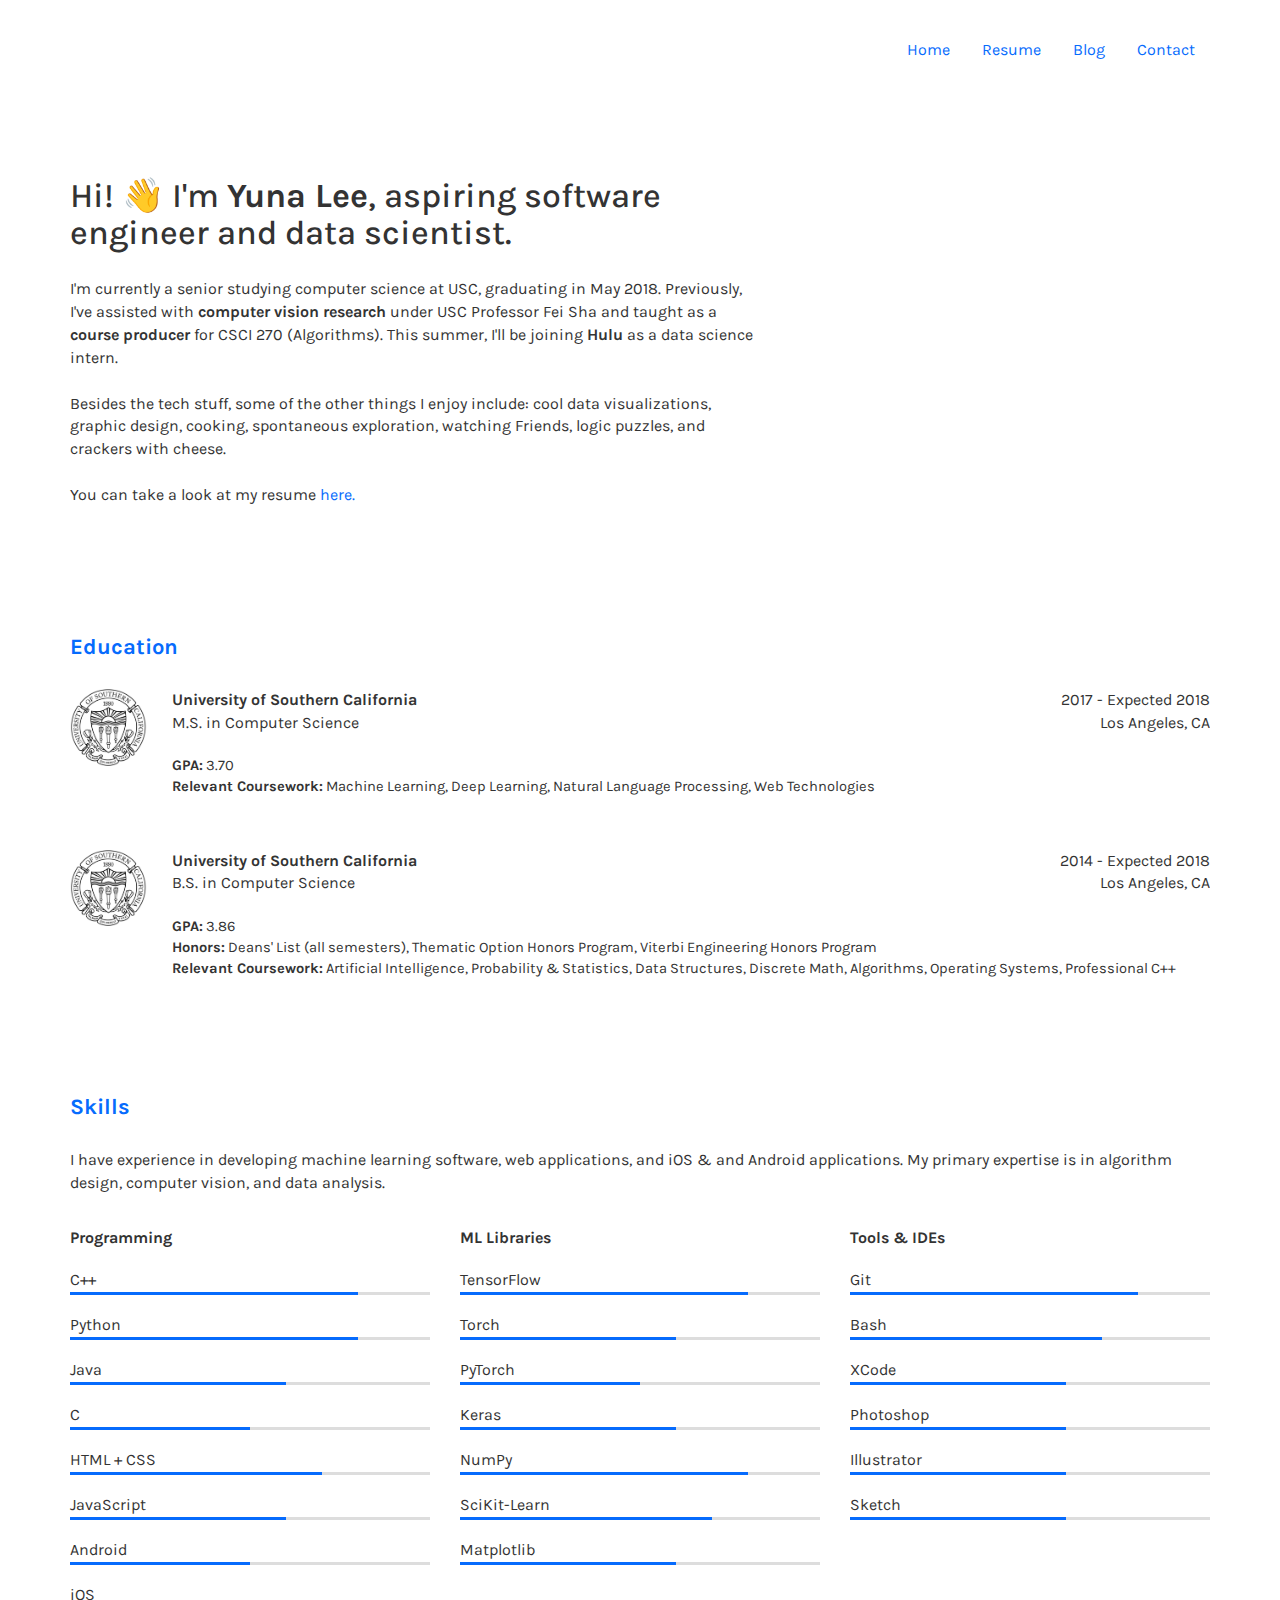
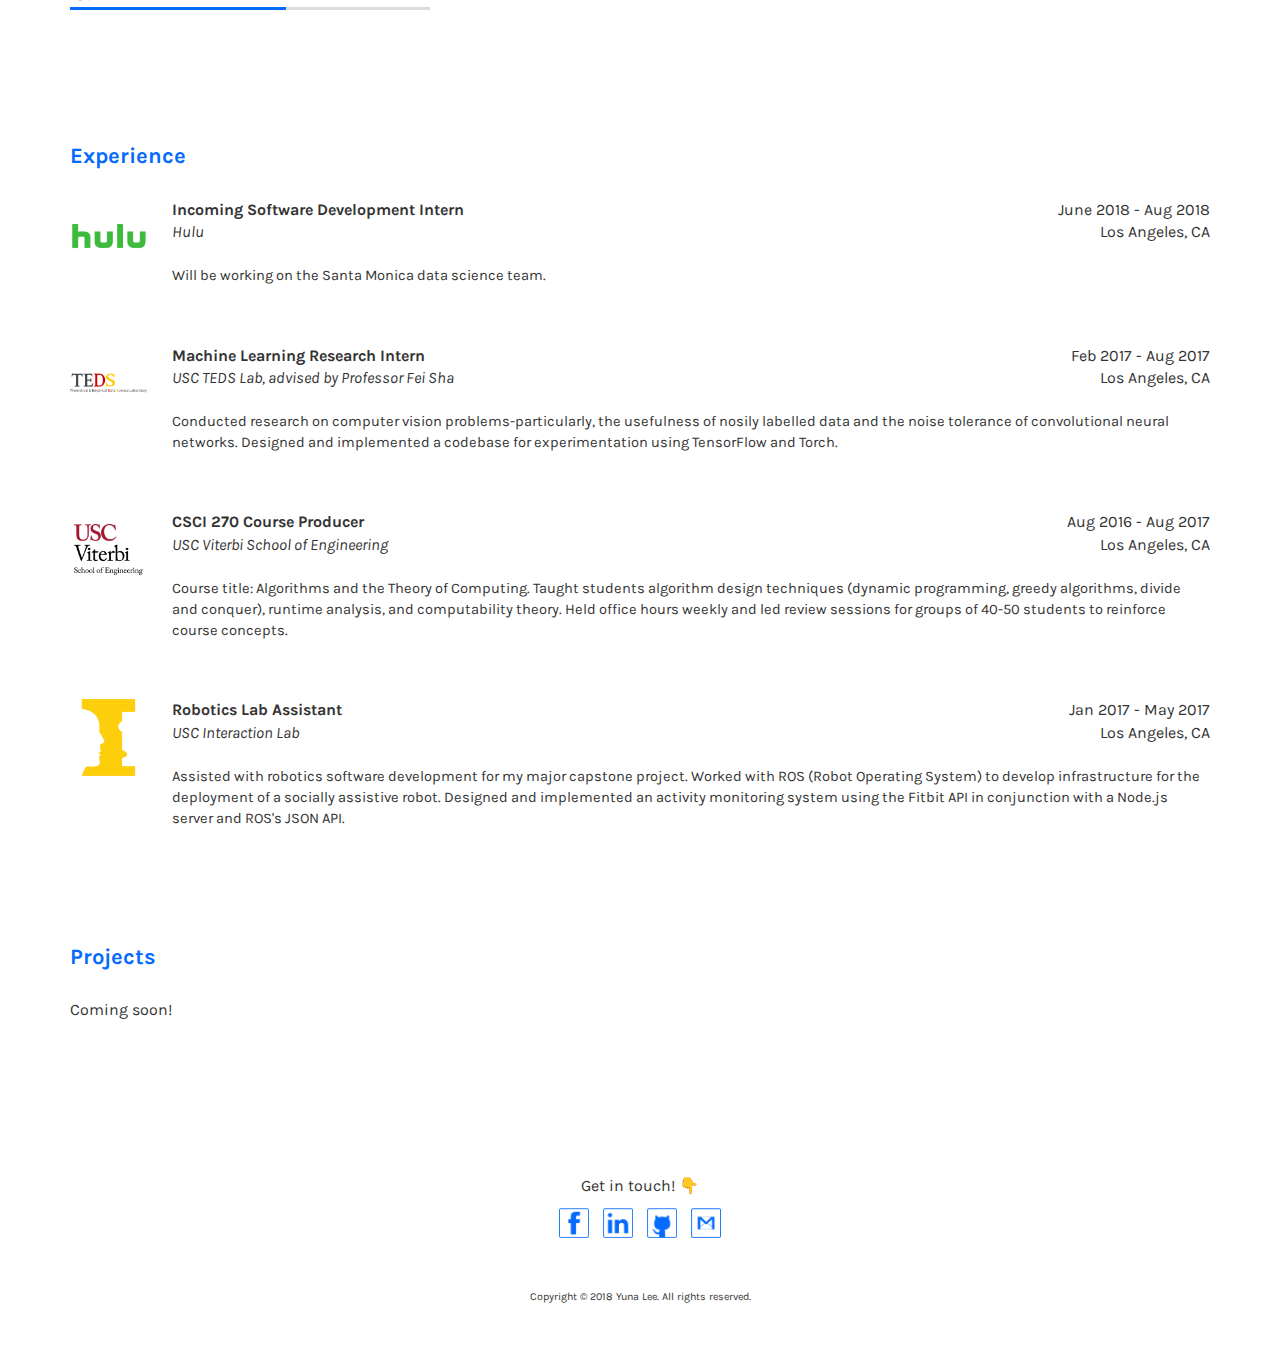
==== commit bdb4d2ba: "Modified skill bars" ====
--- a/index.html
+++ b/index.html
@@ -1,5 +1,15 @@
 <!DOCTYPE html>
 	<head>
+		<!-- Global Site Tag (gtag.js) - Google Analytics -->
+		<script async src="https://www.googletagmanager.com/gtag/js?id=UA-115916947-1"></script>
+		<script>
+			window.dataLayer = window.dataLayer || [];
+			function gtag(){dataLayer.push(arguments);}
+			gtag('js', new Date());
+			gtag('config', 'UA-115916947-1');
+		</script>
+
+		<!-- Website meta information -->
 		<meta charset="utf-8">
 		<meta http-equiv="X-UA-Compatible" content="IE=edge,chrome=1">
 		<meta name="viewport" content="width = device-width, initial-scale = 1">
@@ -50,7 +60,7 @@
 				<h1 id="greeting">Hi! 👋 I'm <b>Yuna Lee</b>, aspiring software engineer and data scientist.</h1>
 				<p>I'm currently a senior studying computer science at USC, graduating in May 2018. Previously, I've assisted with <b>computer vision research</b> under USC Professor Fei Sha and taught as a <b>course producer</b> for CSCI 270 (Algorithms). This summer, I'll be joining <b>Hulu</b> as a data science intern.<br/><br/>
 				Besides the tech stuff, some of the other things I enjoy include: cool data visualizations, graphic design, cooking, spontaneous exploration, watching Friends, logic puzzles, and crackers with cheese.<br/><br/>
-				You can take a look at my resume <a href="https://www.dropbox.com/s/zfd8lud0z6f52m0/Resume.pdf?dl=0">here.</a></p>
+				You can take a look at my resume <a href="https://www.dropbox.com/s/zfd8lud0z6f52m0/Resume.pdf?dl=0" target="_blank">here.</a></p>
 			</div>
 
 			<div class="section education">
@@ -82,33 +92,33 @@
 				<div class="row">
 					<div class="col-xs-4">
 						<p class="skill-type">Programming</p>
-						<p>C++</p><div class="skill-container"><div class="skill-bar" style="width:90%"></div></div>
-						<p>Python</p><div class="skill-container"><div class="skill-bar" style="width:90%"></div></div>
-						<p>Java</p><div class="skill-container"><div class="skill-bar" style="width:70%"></div></div>
-						<p>C</p><div class="skill-container"><div class="skill-bar" style="width:60%"></div></div>
-						<p>HTML + CSS</p><div class="skill-container"><div class="skill-bar" style="width:80%"></div></div>
-						<p>JavaScript</p><div class="skill-container"><div class="skill-bar" style="width:70%"></div></div>
-						<p>Android</p><div class="skill-container"><div class="skill-bar" style="width:60%"></div></div>
-						<p>iOS</p><div class="skill-container"><div class="skill-bar" style="width:70%"></div></div>
+						<p>C++</p><div class="skill-container"><div class="skill-bar" style="width:80%"></div></div>
+						<p>Python</p><div class="skill-container"><div class="skill-bar" style="width:80%"></div></div>
+						<p>Java</p><div class="skill-container"><div class="skill-bar" style="width:60%"></div></div>
+						<p>C</p><div class="skill-container"><div class="skill-bar" style="width:50%"></div></div>
+						<p>HTML + CSS</p><div class="skill-container"><div class="skill-bar" style="width:70%"></div></div>
+						<p>JavaScript</p><div class="skill-container"><div class="skill-bar" style="width:60%"></div></div>
+						<p>Android</p><div class="skill-container"><div class="skill-bar" style="width:50%"></div></div>
+						<p>iOS</p><div class="skill-container"><div class="skill-bar" style="width:60%"></div></div>
 					</div>
 					<div class="col-xs-4">
 						<p class="skill-type">ML Libraries</p>
-						<p>TensorFlow</p><div class="skill-container"><div class="skill-bar" style="width:90%"></div></div>
-						<p>Torch</p><div class="skill-container"><div class="skill-bar" style="width:70%"></div></div>
-						<p>PyTorch</p><div class="skill-container"><div class="skill-bar" style="width:60%"></div></div>
-						<p>Keras</p><div class="skill-container"><div class="skill-bar" style="width:70%"></div></div>
-						<p>NumPy</p><div class="skill-container"><div class="skill-bar" style="width:90%"></div></div>
-						<p>SciKit-Learn</p><div class="skill-container"><div class="skill-bar" style="width:80%"></div></div>
-						<p>Matplotlib</p><div class="skill-container"><div class="skill-bar" style="width:70%"></div></div>
+						<p>TensorFlow</p><div class="skill-container"><div class="skill-bar" style="width:80%"></div></div>
+						<p>Torch</p><div class="skill-container"><div class="skill-bar" style="width:60%"></div></div>
+						<p>PyTorch</p><div class="skill-container"><div class="skill-bar" style="width:50%"></div></div>
+						<p>Keras</p><div class="skill-container"><div class="skill-bar" style="width:60%"></div></div>
+						<p>NumPy</p><div class="skill-container"><div class="skill-bar" style="width:80%"></div></div>
+						<p>SciKit-Learn</p><div class="skill-container"><div class="skill-bar" style="width:70%"></div></div>
+						<p>Matplotlib</p><div class="skill-container"><div class="skill-bar" style="width:60%"></div></div>
 					</div>
 					<div class="col-xs-4">
 						<p class="skill-type">Tools &amp; IDEs</p>
-						<p>Git</p><div class="skill-container"><div class="skill-bar" style="width:90%"></div></div>
-						<p>Bash</p><div class="skill-container"><div class="skill-bar" style="width:80%"></div></div>
-						<p>XCode</p><div class="skill-container"><div class="skill-bar" style="width:70%"></div></div>
-						<p>Photoshop</p><div class="skill-container"><div class="skill-bar" style="width:70%"></div></div>
-						<p>Illustrator</p><div class="skill-container"><div class="skill-bar" style="width:70%"></div></div>
-						<p>Sketch</p><div class="skill-container"><div class="skill-bar" style="width:70%"></div></div>
+						<p>Git</p><div class="skill-container"><div class="skill-bar" style="width:80%"></div></div>
+						<p>Bash</p><div class="skill-container"><div class="skill-bar" style="width:70%"></div></div>
+						<p>XCode</p><div class="skill-container"><div class="skill-bar" style="width:60%"></div></div>
+						<p>Photoshop</p><div class="skill-container"><div class="skill-bar" style="width:60%"></div></div>
+						<p>Illustrator</p><div class="skill-container"><div class="skill-bar" style="width:60%"></div></div>
+						<p>Sketch</p><div class="skill-container"><div class="skill-bar" style="width:60%"></div></div>
 					</div>
 				</div>
 			</div>
--- a/css/main.css
+++ b/css/main.css
@@ -171,8 +171,8 @@
 	background: none;
 	font-size: 30px;
 	position: fixed;
-	bottom: 30px;
-	right: 50px;
+	bottom: 2vw;
+	right: 2vw;
 	z-index: 100;
 	border: none;
 	color: none;
